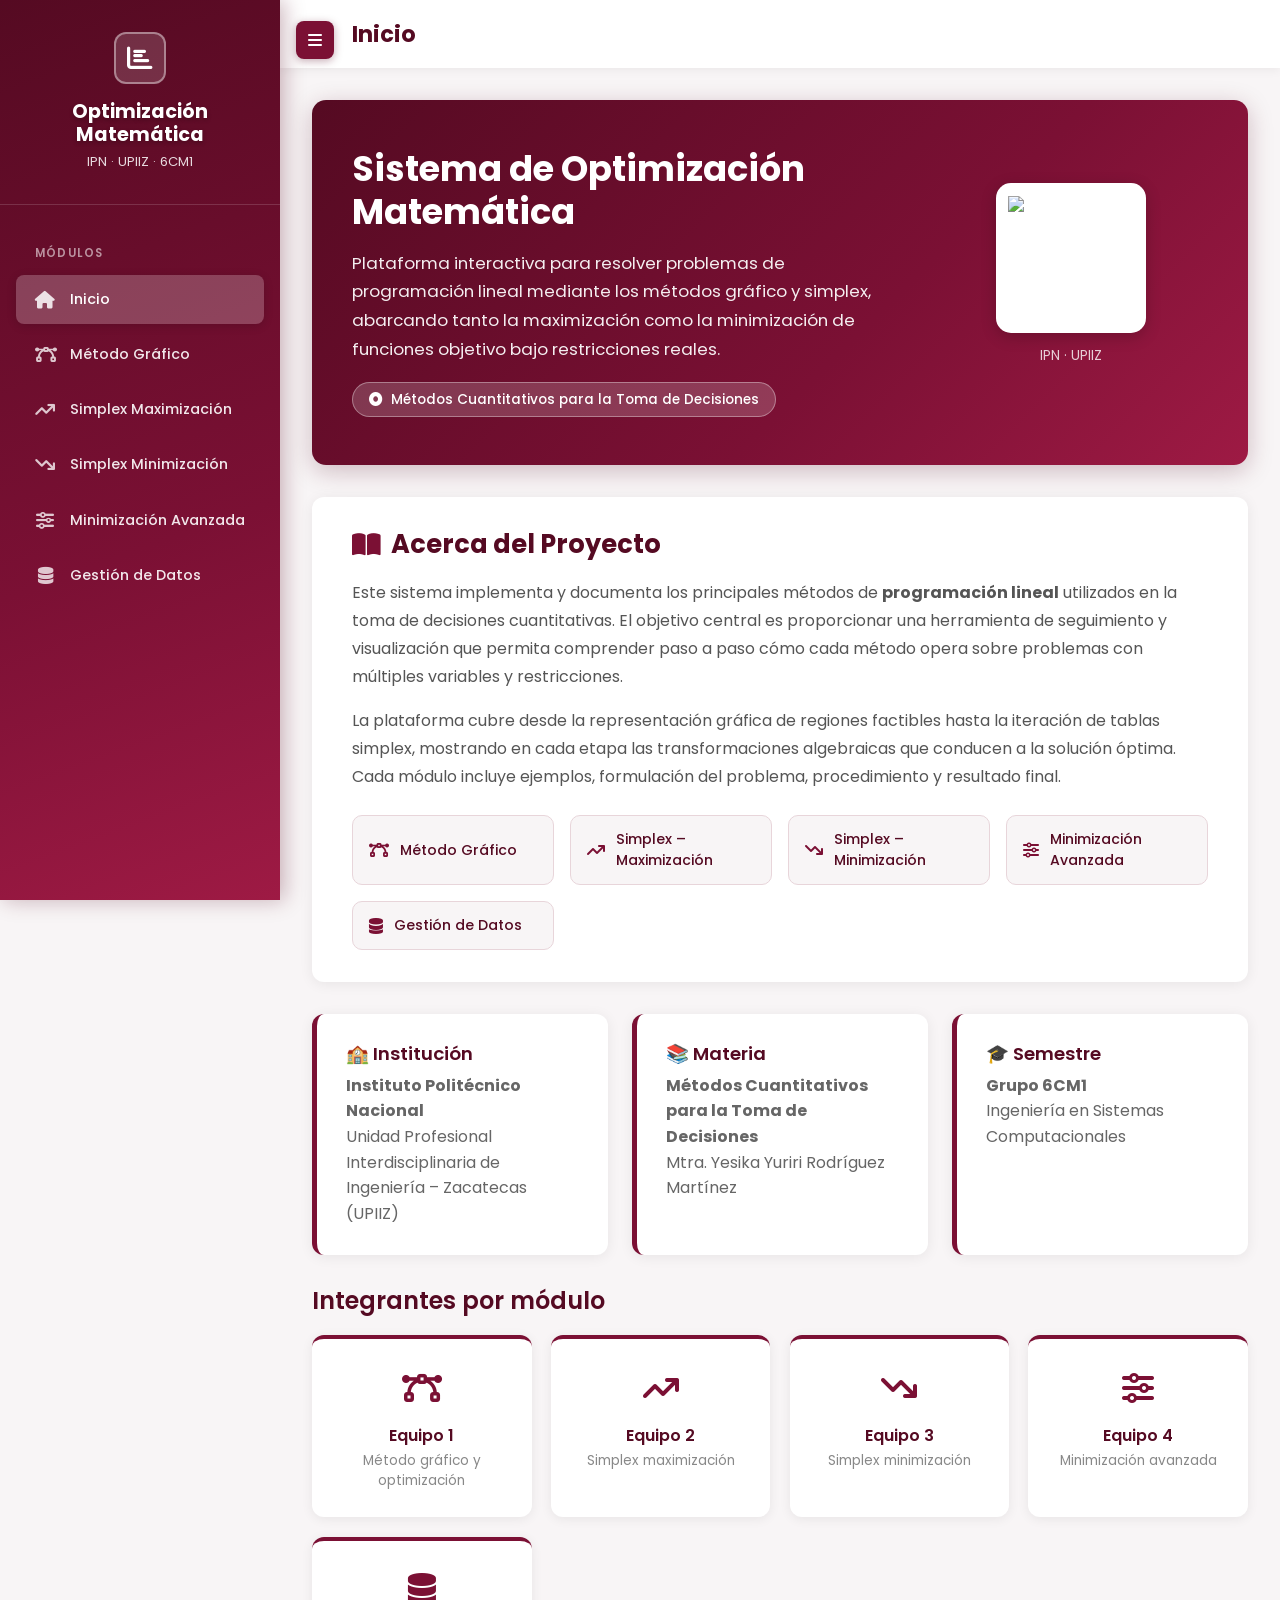
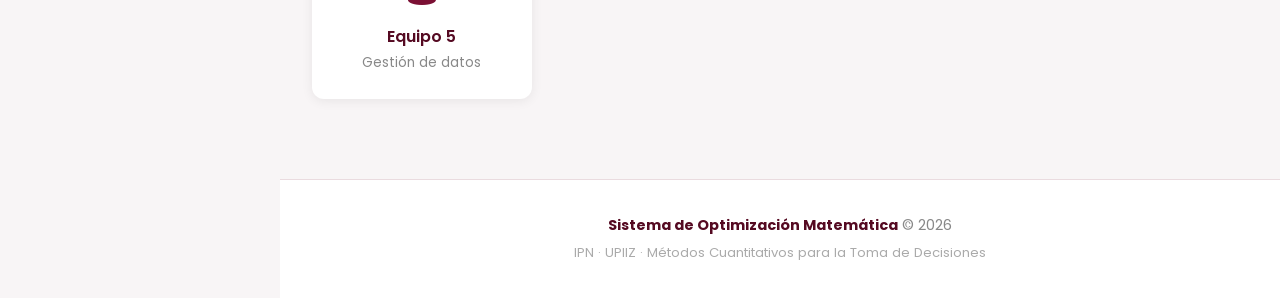
==== metodos-cuantitativos/src/main/resources/static/index.html @ daaa7878 "Primer commit: estructura base y pantalla de inicio" ====
<!DOCTYPE html>
<html lang="es">
<head>
    <meta charset="UTF-8">
    <meta name="viewport" content="width=device-width, initial-scale=1.0">
    <title>Sistema de Optimización - Escuela</title>

    <!-- Bootstrap 5 CSS -->
    <link href="https://cdn.jsdelivr.net/npm/bootstrap@5.3.0/dist/css/bootstrap.min.css" rel="stylesheet">

    <!-- Font Awesome para iconos -->
    <link rel="stylesheet" href="https://cdnjs.cloudflare.com/ajax/libs/font-awesome/6.4.0/css/all.min.css">

    <!-- Google Fonts -->
    <link href="https://fonts.googleapis.com/css2?family=Poppins:wght@300;400;500;600;700&display=swap" rel="stylesheet">

    <style>
        :root {
            --guinda:        #7B1034;
            --guinda-dark:   #550A22;
            --guinda-light:  #9E1A44;
            --guinda-alpha:  rgba(123, 16, 52, 0.15);
            --white:         #ffffff;
            --off-white:     #f8f5f6;
            --border-light:  rgba(255, 255, 255, 0.15);
            --sidebar-w:     280px;
        }

        * {
            margin: 0;
            padding: 0;
            box-sizing: border-box;
            font-family: 'Poppins', sans-serif;
        }

        body {
            background-color: var(--off-white);
            overflow-x: hidden;
        }

        /* ============ SIDEBAR ============ */
        .sidebar {
            position: fixed;
            left: 0;
            top: 0;
            width: var(--sidebar-w);
            height: 100vh;
            background: linear-gradient(160deg, var(--guinda-dark) 0%, var(--guinda) 60%, var(--guinda-light) 100%);
            color: var(--white);
            padding: 2rem 0;
            box-shadow: 4px 0 20px rgba(85, 10, 34, 0.3);
            z-index: 1000;
            overflow-y: auto;
            transition: transform 0.3s ease, width 0.3s ease;
        }

        .sidebar.collapsed {
            transform: translateX(-100%);
        }

        .sidebar-header {
            padding: 0 1.5rem 2rem;
            border-bottom: 1px solid var(--border-light);
            margin-bottom: 2rem;
            text-align: center;
        }

        .sidebar-header h3 {
            font-size: 1.2rem;
            font-weight: 700;
            margin-bottom: 0.4rem;
            text-shadow: 0 2px 4px rgba(0, 0, 0, 0.25);
        }

        .sidebar-header p {
            font-size: 0.82rem;
            opacity: 0.85;
            margin: 0;
        }

        .sidebar-logo {
            width: 52px;
            height: 52px;
            background-color: rgba(255, 255, 255, 0.15);
            border: 2px solid rgba(255, 255, 255, 0.4);
            border-radius: 12px;
            display: flex;
            align-items: center;
            justify-content: center;
            margin: 0 auto 1rem;
            font-size: 1.6rem;
        }

        /* Menú de navegación */
        .nav-menu {
            list-style: none;
            padding: 0 1rem;
        }

        .nav-menu li {
            margin-bottom: 0.4rem;
        }

        .nav-menu a {
            display: flex;
            align-items: center;
            padding: 0.85rem 1.2rem;
            color: rgba(255, 255, 255, 0.9);
            text-decoration: none;
            border-radius: 8px;
            transition: all 0.25s ease;
            font-weight: 500;
            font-size: 0.9rem;
        }

        .nav-menu a:hover {
            background-color: rgba(255, 255, 255, 0.15);
            color: var(--white);
            transform: translateX(4px);
        }

        .nav-menu a.active {
            background-color: rgba(255, 255, 255, 0.22);
            color: var(--white);
            box-shadow: 0 2px 10px rgba(0, 0, 0, 0.15);
        }

        .nav-menu i {
            margin-right: 0.9rem;
            font-size: 1.1rem;
            width: 20px;
            text-align: center;
            opacity: 0.85;
        }

        .nav-section-title {
            padding: 0.5rem 2.2rem;
            font-size: 0.72rem;
            font-weight: 600;
            letter-spacing: 0.1em;
            text-transform: uppercase;
            opacity: 0.55;
            margin-top: 0.8rem;
            margin-bottom: 0.3rem;
        }

        /* ============ TOGGLE BUTTON ============ */
        .sidebar-toggle {
            position: fixed;
            top: 1.3rem;
            left: calc(var(--sidebar-w) + 1rem);
            z-index: 1100;
            background: var(--guinda);
            color: var(--white);
            border: none;
            border-radius: 8px;
            width: 38px;
            height: 38px;
            display: flex;
            align-items: center;
            justify-content: center;
            cursor: pointer;
            box-shadow: 0 2px 8px rgba(85, 10, 34, 0.35);
            transition: left 0.3s ease, background 0.2s;
        }

        .sidebar-toggle:hover {
            background: var(--guinda-dark);
        }

        .sidebar-toggle.collapsed {
            left: 1rem;
        }

        /* ============ MAIN CONTENT ============ */
        .main-wrapper {
            margin-left: var(--sidebar-w);
            min-height: 100vh;
            background-color: var(--off-white);
            transition: margin-left 0.3s ease;
        }

        .main-wrapper.expanded {
            margin-left: 0;
        }

        /* Header/Navbar */
        .top-navbar {
            background: var(--white);
            padding: 1.3rem 2rem 1.3rem 4.5rem;
            box-shadow: 0 2px 10px rgba(0, 0, 0, 0.06);
            display: flex;
            justify-content: space-between;
            align-items: center;
        }

        .navbar-title {
            font-size: 1.4rem;
            font-weight: 700;
            color: var(--guinda-dark);
            margin: 0;
        }

        .navbar-actions {
            display: flex;
            gap: 1rem;
            align-items: center;
        }

        /* ============ CONTENIDO PRINCIPAL ============ */
        .main-content {
            padding: 2rem;
        }

        /* Hero Section */
        .hero-section {
            background: linear-gradient(135deg, var(--guinda-dark) 0%, var(--guinda) 60%, var(--guinda-light) 100%);
            color: var(--white);
            padding: 3rem 2.5rem;
            border-radius: 14px;
            margin-bottom: 2rem;
            box-shadow: 0 6px 24px rgba(85, 10, 34, 0.25);
        }

        .hero-content {
            display: grid;
            grid-template-columns: 2fr 1fr;
            gap: 2rem;
            align-items: center;
        }

        .hero-text h1 {
            font-size: 2.2rem;
            font-weight: 700;
            margin-bottom: 1rem;
            line-height: 1.2;
        }

        .hero-text p {
            font-size: 1.05rem;
            line-height: 1.7;
            opacity: 0.93;
            margin-bottom: 1.2rem;
        }

        .hero-badge {
            display: inline-flex;
            align-items: center;
            gap: 0.5rem;
            background: rgba(255,255,255,0.18);
            border: 1px solid rgba(255,255,255,0.35);
            border-radius: 30px;
            padding: 0.4rem 1rem;
            font-size: 0.85rem;
            font-weight: 500;
        }

        .hero-logo {
            text-align: center;
        }

        .hero-logo-box {
            width: 150px;
            height: 150px;
            background-color: var(--white);
            border-radius: 15px;
            display: flex;
            align-items: center;
            justify-content: center;
            margin: 0 auto;
            padding: 0.8rem;
            box-shadow: 0 4px 16px rgba(0,0,0,0.2);
        }

        .hero-logo-box img {
            width: 100%;
            height: 100%;
            object-fit: contain;
        }

        /* ============ INFO CARDS ============ */
        .info-cards {
            display: grid;
            grid-template-columns: repeat(auto-fit, minmax(260px, 1fr));
            gap: 1.5rem;
            margin-bottom: 2rem;
        }

        .info-card {
            background: var(--white);
            padding: 1.8rem;
            border-radius: 12px;
            box-shadow: 0 2px 14px rgba(0, 0, 0, 0.07);
            border-left: 5px solid var(--guinda);
            transition: all 0.3s ease;
        }

        .info-card:hover {
            transform: translateY(-4px);
            box-shadow: 0 6px 20px rgba(123, 16, 52, 0.12);
        }

        .info-card h3 {
            color: var(--guinda-dark);
            font-size: 1.15rem;
            margin-bottom: 0.5rem;
            font-weight: 600;
        }

        .info-card p {
            color: #666;
            line-height: 1.6;
            margin: 0;
        }

        /* ============ DESCRIPCIÓN ============ */
        .description-block {
            background: var(--white);
            padding: 2rem 2.5rem;
            border-radius: 12px;
            margin-bottom: 2rem;
            box-shadow: 0 2px 14px rgba(0, 0, 0, 0.07);
        }

        .description-block h2 {
            color: var(--guinda-dark);
            font-size: 1.6rem;
            font-weight: 700;
            margin-bottom: 1.2rem;
            display: flex;
            align-items: center;
            gap: 0.6rem;
        }

        .description-block p {
            color: #555;
            line-height: 1.75;
            margin-bottom: 1rem;
        }

        .description-block p:last-child {
            margin-bottom: 0;
        }

        .method-grid {
            display: grid;
            grid-template-columns: repeat(auto-fit, minmax(200px, 1fr));
            gap: 1rem;
            margin-top: 1.5rem;
        }

        .method-pill {
            display: flex;
            align-items: center;
            gap: 0.7rem;
            background: var(--off-white);
            border: 1px solid #e8d5da;
            border-radius: 10px;
            padding: 0.8rem 1rem;
            font-size: 0.88rem;
            font-weight: 500;
            color: var(--guinda-dark);
        }

        .method-pill i {
            font-size: 1rem;
            color: var(--guinda);
        }

        /* ============ EQUIPOS (al final) ============ */
        .teams-section {
            margin-top: 2rem;
        }

        .teams-section h2 {
            color: var(--guinda-dark);
            font-size: 1.5rem;
            margin-bottom: 1.2rem;
            font-weight: 600;
        }

        .team-cards {
            display: grid;
            grid-template-columns: repeat(auto-fit, minmax(180px, 1fr));
            gap: 1.2rem;
        }

        .team-card {
            background: var(--white);
            padding: 1.6rem;
            border-radius: 12px;
            text-align: center;
            box-shadow: 0 2px 12px rgba(0, 0, 0, 0.07);
            transition: all 0.3s ease;
            border-top: 4px solid var(--guinda);
        }

        .team-card:hover {
            transform: translateY(-6px);
            box-shadow: 0 8px 22px rgba(123, 16, 52, 0.14);
        }

        .team-icon {
            font-size: 2rem;
            color: var(--guinda);
            margin-bottom: 0.8rem;
        }

        .team-card h3 {
            color: var(--guinda-dark);
            font-size: 1rem;
            margin-bottom: 0.4rem;
            font-weight: 600;
        }

        .team-card p {
            color: #888;
            font-size: 0.85rem;
            margin: 0;
        }

        /* Footer */
        .footer {
            background: var(--white);
            color: #888;
            text-align: center;
            padding: 1.8rem 2rem;
            border-top: 1px solid #eadbdf;
            margin-top: 3rem;
        }

        .footer p {
            margin: 0.4rem 0;
            font-size: 0.9rem;
        }

        .footer-brand {
            font-weight: 700;
            color: var(--guinda-dark);
        }

        /* Scrollbar personalizado */
        .sidebar::-webkit-scrollbar { width: 5px; }
        .sidebar::-webkit-scrollbar-track { background: rgba(255,255,255,0.08); }
        .sidebar::-webkit-scrollbar-thumb { background: rgba(255,255,255,0.3); border-radius: 3px; }

        /* ============ RESPONSIVE ============ */
        @media (max-width: 768px) {
            :root { --sidebar-w: 260px; }

            .main-content { padding: 1rem; }

            .hero-content { grid-template-columns: 1fr; }
            .hero-text h1 { font-size: 1.7rem; }

            .top-navbar { padding: 1rem 1rem 1rem 4rem; }
        }

        @media (max-width: 576px) {
            :root { --sidebar-w: 240px; }

            .hero-section { padding: 1.5rem 1rem; }
            .hero-text h1 { font-size: 1.4rem; }
            .hero-logo-box { width: 110px; height: 110px; }

            .info-cards { grid-template-columns: 1fr; gap: 1rem; }
            .team-cards { grid-template-columns: repeat(2, 1fr); }

            .navbar-title { font-size: 1.1rem; }
        }
    </style>
</head>
<body>

    <!-- ============ TOGGLE BUTTON ============ -->
    <button class="sidebar-toggle" id="sidebarToggle" title="Mostrar/Ocultar menú">
        <i class="fas fa-bars"></i>
    </button>

    <!-- ============ SIDEBAR ============ -->
    <aside class="sidebar" id="sidebar">
        <div class="sidebar-header">
            <div class="sidebar-logo">
                <i class="fas fa-chart-bar"></i>
            </div>
            <h3>Optimización Matemática</h3>
            <p>IPN · UPIIZ · 6CM1</p>
        </div>

        <nav>
            <div class="nav-section-title">Módulos</div>
            <ul class="nav-menu">
                <li>
                    <a href="#inicio" onclick="navegarSeccion('inicio', this); return false;" class="active">
                        <i class="fas fa-home"></i>
                        <span>Inicio</span>
                    </a>
                </li>
                <li>
                    <a href="#grafico" onclick="navegarSeccion('grafico', this); return false;">
                        <i class="fas fa-bezier-curve"></i>
                        <span>Método Gráfico</span>
                    </a>
                </li>
                <li>
                    <a href="#simplex-max" onclick="navegarSeccion('simplex-max', this); return false;">
                        <i class="fas fa-arrow-trend-up"></i>
                        <span>Simplex Maximización</span>
                    </a>
                </li>
                <li>
                    <a href="#simplex-min" onclick="navegarSeccion('simplex-min', this); return false;">
                        <i class="fas fa-arrow-trend-down"></i>
                        <span>Simplex Minimización</span>
                    </a>
                </li>
                <li>
                    <a href="#min-avanzado" onclick="navegarSeccion('min-avanzado', this); return false;">
                        <i class="fas fa-sliders"></i>
                        <span>Minimización Avanzada</span>
                    </a>
                </li>
                <li>
                    <a href="#datos" onclick="navegarSeccion('datos', this); return false;">
                        <i class="fas fa-database"></i>
                        <span>Gestión de Datos</span>
                    </a>
                </li>
            </ul>
        </nav>
    </aside>

    <!-- ============ MAIN WRAPPER ============ -->
    <div class="main-wrapper" id="mainWrapper">

        <!-- TOP NAVBAR -->
        <div class="top-navbar">
            <h2 class="navbar-title" id="navbarTitle">Inicio</h2>
            <div class="navbar-actions">
            </div>
        </div>

        <!-- MAIN CONTENT -->
        <div class="main-content">

            <!-- HERO SECTION -->
            <div class="hero-section">
                <div class="hero-content">
                    <div class="hero-text">
                        <h1>Sistema de Optimización Matemática</h1>
                        <p>
                            Plataforma interactiva para resolver problemas de programación lineal mediante
                            los métodos gráfico y simplex, abarcando tanto la maximización como la minimización
                            de funciones objetivo bajo restricciones reales.
                        </p>
                        <span class="hero-badge">
                            <i class="fas fa-circle-dot"></i>
                            Métodos Cuantitativos para la Toma de Decisiones
                        </span>
                    </div>
                    <div class="hero-logo">
                        <div class="hero-logo-box">
                            <img src="/img/logotipo_ipn.png" alt="IPN">
                        </div>
                        <p style="margin-top: 0.8rem; font-size: 0.85rem; opacity: 0.8;">IPN · UPIIZ</p>
                    </div>
                </div>
            </div>

            <!-- DESCRIPCIÓN DEL PROYECTO -->
            <div class="description-block">
                <h2><i class="fas fa-book-open" style="color:var(--guinda);"></i> Acerca del Proyecto</h2>
                <p>
                    Este sistema implementa y documenta los principales métodos de <strong>programación lineal</strong>
                    utilizados en la toma de decisiones cuantitativas. El objetivo central es proporcionar
                    una herramienta de seguimiento y visualización que permita comprender paso a paso
                    cómo cada método opera sobre problemas con múltiples variables y restricciones.
                </p>
                <p>
                    La plataforma cubre desde la representación gráfica de regiones factibles hasta la
                    iteración de tablas simplex, mostrando en cada etapa las transformaciones algebraicas
                    que conducen a la solución óptima. Cada módulo incluye ejemplos, formulación del
                    problema, procedimiento y resultado final.
                </p>

                <div class="method-grid">
                    <div class="method-pill">
                        <i class="fas fa-bezier-curve"></i> Método Gráfico
                    </div>
                    <div class="method-pill">
                        <i class="fas fa-arrow-trend-up"></i> Simplex – Maximización
                    </div>
                    <div class="method-pill">
                        <i class="fas fa-arrow-trend-down"></i> Simplex – Minimización
                    </div>
                    <div class="method-pill">
                        <i class="fas fa-sliders"></i> Minimización Avanzada
                    </div>
                    <div class="method-pill">
                        <i class="fas fa-database"></i> Gestión de Datos
                    </div>
                </div>
            </div>

            <!-- INFORMACIÓN GENERAL -->
            <div class="info-cards">
                <div class="info-card">
                    <h3>🏫 Institución</h3>
                    <p>
                        <strong>Instituto Politécnico Nacional</strong><br>
                        Unidad Profesional Interdisciplinaria de Ingeniería – Zacatecas (UPIIZ)
                    </p>
                </div>
                <div class="info-card">
                    <h3>📚 Materia</h3>
                    <p>
                        <strong>Métodos Cuantitativos para la Toma de Decisiones</strong><br>
                        Mtra. Yesika Yuriri Rodríguez Martínez
                    </p>
                </div>
                <div class="info-card">
                    <h3>🎓 Semestre</h3>
                    <p>
                        <strong>Grupo 6CM1</strong><br>
                        Ingeniería en Sistemas Computacionales
                    </p>
                </div>
            </div>

            <!-- SECCIÓN DE EQUIPOS (al final) -->
            <div class="teams-section">
                <h2>Integrantes por módulo</h2>
                <div class="team-cards">
                    <div class="team-card">
                        <div class="team-icon"><i class="fas fa-bezier-curve"></i></div>
                        <h3>Equipo 1</h3>
                        <p>Método gráfico y optimización</p>
                    </div>
                    <div class="team-card">
                        <div class="team-icon"><i class="fas fa-arrow-trend-up"></i></div>
                        <h3>Equipo 2</h3>
                        <p>Simplex maximización</p>
                    </div>
                    <div class="team-card">
                        <div class="team-icon"><i class="fas fa-arrow-trend-down"></i></div>
                        <h3>Equipo 3</h3>
                        <p>Simplex minimización</p>
                    </div>
                    <div class="team-card">
                        <div class="team-icon"><i class="fas fa-sliders"></i></div>
                        <h3>Equipo 4</h3>
                        <p>Minimización avanzada</p>
                    </div>
                    <div class="team-card">
                        <div class="team-icon"><i class="fas fa-database"></i></div>
                        <h3>Equipo 5</h3>
                        <p>Gestión de datos</p>
                    </div>
                </div>
            </div>

        </div>

        <!-- FOOTER -->
        <div class="footer">
            <p><span class="footer-brand">Sistema de Optimización Matemática</span> &copy; 2026</p>
            <p style="font-size: 0.82rem; color: #aaa; margin-top: 0.3rem;">IPN · UPIIZ · Métodos Cuantitativos para la Toma de Decisiones</p>
        </div>

    </div>

    <!-- Bootstrap JS -->
    <script src="https://cdn.jsdelivr.net/npm/bootstrap@5.3.0/dist/js/bootstrap.bundle.min.js"></script>

    <script>
        const sidebar      = document.getElementById('sidebar');
        const mainWrapper  = document.getElementById('mainWrapper');
        const toggleBtn    = document.getElementById('sidebarToggle');

        toggleBtn.addEventListener('click', () => {
            const collapsed = sidebar.classList.toggle('collapsed');
            mainWrapper.classList.toggle('expanded', collapsed);
            toggleBtn.classList.toggle('collapsed', collapsed);
            toggleBtn.querySelector('i').className = collapsed ? 'fas fa-bars' : 'fas fa-bars';
        });

        function navegarSeccion(seccion, el) {
            document.querySelectorAll('.nav-menu a').forEach(a => a.classList.remove('active'));
            el.classList.add('active');

            const titles = {
                'inicio':       'Inicio',
                'grafico':      'Método Gráfico',
                'simplex-max':  'Simplex – Maximización',
                'simplex-min':  'Simplex – Minimización',
                'min-avanzado': 'Minimización Avanzada',
                'datos':        'Gestión de Datos'
            };
            document.getElementById('navbarTitle').textContent = titles[seccion] || 'Inicio';
        }
    </script>

</body>
</html>
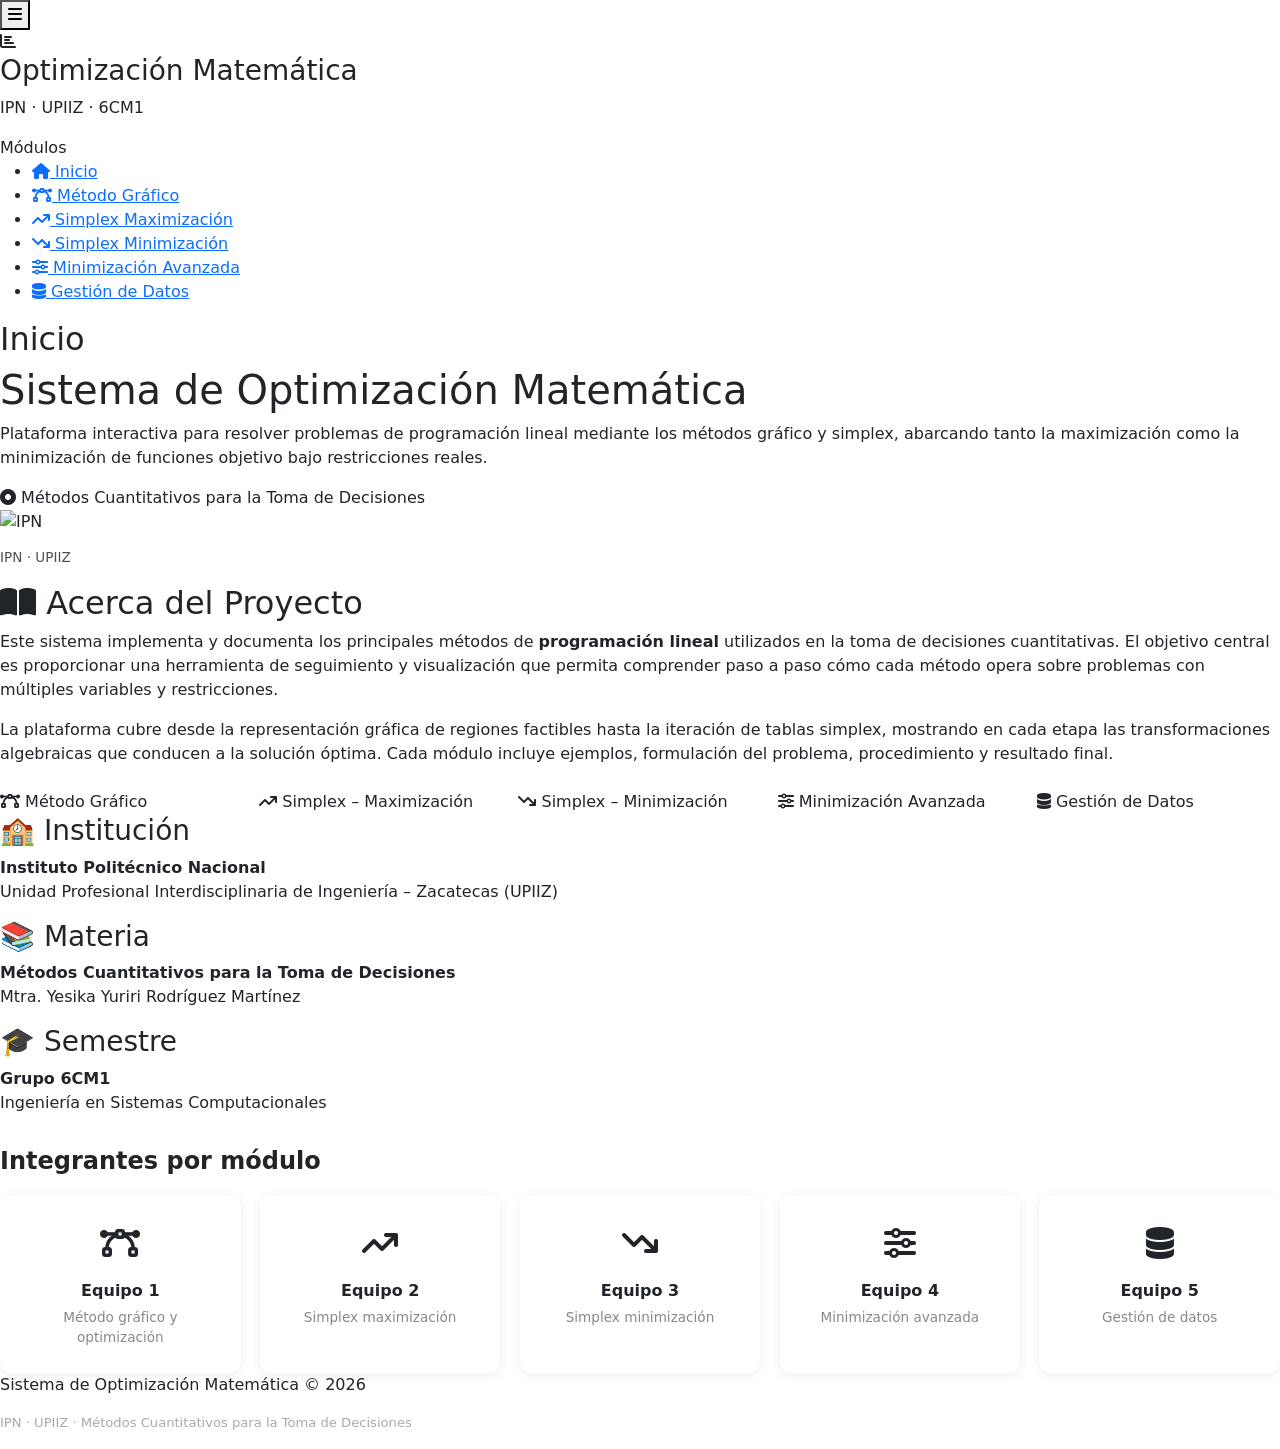
==== commit a4c456a5: "css actualizado" ====
--- a/metodos-cuantitativos/src/main/resources/static/index.html
+++ b/metodos-cuantitativos/src/main/resources/static/index.html
@@ -3,344 +3,21 @@
 <head>
     <meta charset="UTF-8">
     <meta name="viewport" content="width=device-width, initial-scale=1.0">
-    <title>Sistema de Optimización - Escuela</title>
-
-    <!-- Bootstrap 5 CSS -->
+    <title>Inicio – Sistema de Optimización</title>
+
+    <!-- Bootstrap 5 -->
     <link href="https://cdn.jsdelivr.net/npm/bootstrap@5.3.0/dist/css/bootstrap.min.css" rel="stylesheet">
-
-    <!-- Font Awesome para iconos -->
+    <!-- Font Awesome -->
     <link rel="stylesheet" href="https://cdnjs.cloudflare.com/ajax/libs/font-awesome/6.4.0/css/all.min.css">
-
     <!-- Google Fonts -->
     <link href="https://fonts.googleapis.com/css2?family=Poppins:wght@300;400;500;600;700&display=swap" rel="stylesheet">
 
+    <!-- CSS compartido del proyecto -->
+    <link rel="stylesheet" href="/css/global.css">
+
     <style>
-        :root {
-            --guinda:        #7B1034;
-            --guinda-dark:   #550A22;
-            --guinda-light:  #9E1A44;
-            --guinda-alpha:  rgba(123, 16, 52, 0.15);
-            --white:         #ffffff;
-            --off-white:     #f8f5f6;
-            --border-light:  rgba(255, 255, 255, 0.15);
-            --sidebar-w:     280px;
-        }
-
-        * {
-            margin: 0;
-            padding: 0;
-            box-sizing: border-box;
-            font-family: 'Poppins', sans-serif;
-        }
-
-        body {
-            background-color: var(--off-white);
-            overflow-x: hidden;
-        }
-
-        /* ============ SIDEBAR ============ */
-        .sidebar {
-            position: fixed;
-            left: 0;
-            top: 0;
-            width: var(--sidebar-w);
-            height: 100vh;
-            background: linear-gradient(160deg, var(--guinda-dark) 0%, var(--guinda) 60%, var(--guinda-light) 100%);
-            color: var(--white);
-            padding: 2rem 0;
-            box-shadow: 4px 0 20px rgba(85, 10, 34, 0.3);
-            z-index: 1000;
-            overflow-y: auto;
-            transition: transform 0.3s ease, width 0.3s ease;
-        }
-
-        .sidebar.collapsed {
-            transform: translateX(-100%);
-        }
-
-        .sidebar-header {
-            padding: 0 1.5rem 2rem;
-            border-bottom: 1px solid var(--border-light);
-            margin-bottom: 2rem;
-            text-align: center;
-        }
-
-        .sidebar-header h3 {
-            font-size: 1.2rem;
-            font-weight: 700;
-            margin-bottom: 0.4rem;
-            text-shadow: 0 2px 4px rgba(0, 0, 0, 0.25);
-        }
-
-        .sidebar-header p {
-            font-size: 0.82rem;
-            opacity: 0.85;
-            margin: 0;
-        }
-
-        .sidebar-logo {
-            width: 52px;
-            height: 52px;
-            background-color: rgba(255, 255, 255, 0.15);
-            border: 2px solid rgba(255, 255, 255, 0.4);
-            border-radius: 12px;
-            display: flex;
-            align-items: center;
-            justify-content: center;
-            margin: 0 auto 1rem;
-            font-size: 1.6rem;
-        }
-
-        /* Menú de navegación */
-        .nav-menu {
-            list-style: none;
-            padding: 0 1rem;
-        }
-
-        .nav-menu li {
-            margin-bottom: 0.4rem;
-        }
-
-        .nav-menu a {
-            display: flex;
-            align-items: center;
-            padding: 0.85rem 1.2rem;
-            color: rgba(255, 255, 255, 0.9);
-            text-decoration: none;
-            border-radius: 8px;
-            transition: all 0.25s ease;
-            font-weight: 500;
-            font-size: 0.9rem;
-        }
-
-        .nav-menu a:hover {
-            background-color: rgba(255, 255, 255, 0.15);
-            color: var(--white);
-            transform: translateX(4px);
-        }
-
-        .nav-menu a.active {
-            background-color: rgba(255, 255, 255, 0.22);
-            color: var(--white);
-            box-shadow: 0 2px 10px rgba(0, 0, 0, 0.15);
-        }
-
-        .nav-menu i {
-            margin-right: 0.9rem;
-            font-size: 1.1rem;
-            width: 20px;
-            text-align: center;
-            opacity: 0.85;
-        }
-
-        .nav-section-title {
-            padding: 0.5rem 2.2rem;
-            font-size: 0.72rem;
-            font-weight: 600;
-            letter-spacing: 0.1em;
-            text-transform: uppercase;
-            opacity: 0.55;
-            margin-top: 0.8rem;
-            margin-bottom: 0.3rem;
-        }
-
-        /* ============ TOGGLE BUTTON ============ */
-        .sidebar-toggle {
-            position: fixed;
-            top: 1.3rem;
-            left: calc(var(--sidebar-w) + 1rem);
-            z-index: 1100;
-            background: var(--guinda);
-            color: var(--white);
-            border: none;
-            border-radius: 8px;
-            width: 38px;
-            height: 38px;
-            display: flex;
-            align-items: center;
-            justify-content: center;
-            cursor: pointer;
-            box-shadow: 0 2px 8px rgba(85, 10, 34, 0.35);
-            transition: left 0.3s ease, background 0.2s;
-        }
-
-        .sidebar-toggle:hover {
-            background: var(--guinda-dark);
-        }
-
-        .sidebar-toggle.collapsed {
-            left: 1rem;
-        }
-
-        /* ============ MAIN CONTENT ============ */
-        .main-wrapper {
-            margin-left: var(--sidebar-w);
-            min-height: 100vh;
-            background-color: var(--off-white);
-            transition: margin-left 0.3s ease;
-        }
-
-        .main-wrapper.expanded {
-            margin-left: 0;
-        }
-
-        /* Header/Navbar */
-        .top-navbar {
-            background: var(--white);
-            padding: 1.3rem 2rem 1.3rem 4.5rem;
-            box-shadow: 0 2px 10px rgba(0, 0, 0, 0.06);
-            display: flex;
-            justify-content: space-between;
-            align-items: center;
-        }
-
-        .navbar-title {
-            font-size: 1.4rem;
-            font-weight: 700;
-            color: var(--guinda-dark);
-            margin: 0;
-        }
-
-        .navbar-actions {
-            display: flex;
-            gap: 1rem;
-            align-items: center;
-        }
-
-        /* ============ CONTENIDO PRINCIPAL ============ */
-        .main-content {
-            padding: 2rem;
-        }
-
-        /* Hero Section */
-        .hero-section {
-            background: linear-gradient(135deg, var(--guinda-dark) 0%, var(--guinda) 60%, var(--guinda-light) 100%);
-            color: var(--white);
-            padding: 3rem 2.5rem;
-            border-radius: 14px;
-            margin-bottom: 2rem;
-            box-shadow: 0 6px 24px rgba(85, 10, 34, 0.25);
-        }
-
-        .hero-content {
-            display: grid;
-            grid-template-columns: 2fr 1fr;
-            gap: 2rem;
-            align-items: center;
-        }
-
-        .hero-text h1 {
-            font-size: 2.2rem;
-            font-weight: 700;
-            margin-bottom: 1rem;
-            line-height: 1.2;
-        }
-
-        .hero-text p {
-            font-size: 1.05rem;
-            line-height: 1.7;
-            opacity: 0.93;
-            margin-bottom: 1.2rem;
-        }
-
-        .hero-badge {
-            display: inline-flex;
-            align-items: center;
-            gap: 0.5rem;
-            background: rgba(255,255,255,0.18);
-            border: 1px solid rgba(255,255,255,0.35);
-            border-radius: 30px;
-            padding: 0.4rem 1rem;
-            font-size: 0.85rem;
-            font-weight: 500;
-        }
-
-        .hero-logo {
-            text-align: center;
-        }
-
-        .hero-logo-box {
-            width: 150px;
-            height: 150px;
-            background-color: var(--white);
-            border-radius: 15px;
-            display: flex;
-            align-items: center;
-            justify-content: center;
-            margin: 0 auto;
-            padding: 0.8rem;
-            box-shadow: 0 4px 16px rgba(0,0,0,0.2);
-        }
-
-        .hero-logo-box img {
-            width: 100%;
-            height: 100%;
-            object-fit: contain;
-        }
-
-        /* ============ INFO CARDS ============ */
-        .info-cards {
-            display: grid;
-            grid-template-columns: repeat(auto-fit, minmax(260px, 1fr));
-            gap: 1.5rem;
-            margin-bottom: 2rem;
-        }
-
-        .info-card {
-            background: var(--white);
-            padding: 1.8rem;
-            border-radius: 12px;
-            box-shadow: 0 2px 14px rgba(0, 0, 0, 0.07);
-            border-left: 5px solid var(--guinda);
-            transition: all 0.3s ease;
-        }
-
-        .info-card:hover {
-            transform: translateY(-4px);
-            box-shadow: 0 6px 20px rgba(123, 16, 52, 0.12);
-        }
-
-        .info-card h3 {
-            color: var(--guinda-dark);
-            font-size: 1.15rem;
-            margin-bottom: 0.5rem;
-            font-weight: 600;
-        }
-
-        .info-card p {
-            color: #666;
-            line-height: 1.6;
-            margin: 0;
-        }
-
-        /* ============ DESCRIPCIÓN ============ */
-        .description-block {
-            background: var(--white);
-            padding: 2rem 2.5rem;
-            border-radius: 12px;
-            margin-bottom: 2rem;
-            box-shadow: 0 2px 14px rgba(0, 0, 0, 0.07);
-        }
-
-        .description-block h2 {
-            color: var(--guinda-dark);
-            font-size: 1.6rem;
-            font-weight: 700;
-            margin-bottom: 1.2rem;
-            display: flex;
-            align-items: center;
-            gap: 0.6rem;
-        }
-
-        .description-block p {
-            color: #555;
-            line-height: 1.75;
-            margin-bottom: 1rem;
-        }
-
-        .description-block p:last-child {
-            margin-bottom: 0;
-        }
+        /* Estilos exclusivos de la página de inicio */
+        .description-block { }   /* heredado de .content-block */
 
         .method-grid {
             display: grid;
@@ -349,25 +26,6 @@
             margin-top: 1.5rem;
         }
 
-        .method-pill {
-            display: flex;
-            align-items: center;
-            gap: 0.7rem;
-            background: var(--off-white);
-            border: 1px solid #e8d5da;
-            border-radius: 10px;
-            padding: 0.8rem 1rem;
-            font-size: 0.88rem;
-            font-weight: 500;
-            color: var(--guinda-dark);
-        }
-
-        .method-pill i {
-            font-size: 1rem;
-            color: var(--guinda);
-        }
-
-        /* ============ EQUIPOS (al final) ============ */
         .teams-section {
             margin-top: 2rem;
         }
@@ -419,60 +77,14 @@
             margin: 0;
         }
 
-        /* Footer */
-        .footer {
-            background: var(--white);
-            color: #888;
-            text-align: center;
-            padding: 1.8rem 2rem;
-            border-top: 1px solid #eadbdf;
-            margin-top: 3rem;
-        }
-
-        .footer p {
-            margin: 0.4rem 0;
-            font-size: 0.9rem;
-        }
-
-        .footer-brand {
-            font-weight: 700;
-            color: var(--guinda-dark);
-        }
-
-        /* Scrollbar personalizado */
-        .sidebar::-webkit-scrollbar { width: 5px; }
-        .sidebar::-webkit-scrollbar-track { background: rgba(255,255,255,0.08); }
-        .sidebar::-webkit-scrollbar-thumb { background: rgba(255,255,255,0.3); border-radius: 3px; }
-
-        /* ============ RESPONSIVE ============ */
-        @media (max-width: 768px) {
-            :root { --sidebar-w: 260px; }
-
-            .main-content { padding: 1rem; }
-
-            .hero-content { grid-template-columns: 1fr; }
-            .hero-text h1 { font-size: 1.7rem; }
-
-            .top-navbar { padding: 1rem 1rem 1rem 4rem; }
-        }
-
         @media (max-width: 576px) {
-            :root { --sidebar-w: 240px; }
-
-            .hero-section { padding: 1.5rem 1rem; }
-            .hero-text h1 { font-size: 1.4rem; }
-            .hero-logo-box { width: 110px; height: 110px; }
-
-            .info-cards { grid-template-columns: 1fr; gap: 1rem; }
             .team-cards { grid-template-columns: repeat(2, 1fr); }
-
-            .navbar-title { font-size: 1.1rem; }
         }
     </style>
 </head>
 <body>
 
-    <!-- ============ TOGGLE BUTTON ============ -->
+    <!-- Toggle sidebar -->
     <button class="sidebar-toggle" id="sidebarToggle" title="Mostrar/Ocultar menú">
         <i class="fas fa-bars"></i>
     </button>
@@ -491,37 +103,37 @@
             <div class="nav-section-title">Módulos</div>
             <ul class="nav-menu">
                 <li>
-                    <a href="#inicio" onclick="navegarSeccion('inicio', this); return false;" class="active">
+                    <a href="/index.html" class="active">
                         <i class="fas fa-home"></i>
                         <span>Inicio</span>
                     </a>
                 </li>
                 <li>
-                    <a href="#grafico" onclick="navegarSeccion('grafico', this); return false;">
+                    <a href="/equipo1/index.html">
                         <i class="fas fa-bezier-curve"></i>
                         <span>Método Gráfico</span>
                     </a>
                 </li>
                 <li>
-                    <a href="#simplex-max" onclick="navegarSeccion('simplex-max', this); return false;">
+                    <a href="/equipo2/index.html">
                         <i class="fas fa-arrow-trend-up"></i>
                         <span>Simplex Maximización</span>
                     </a>
                 </li>
                 <li>
-                    <a href="#simplex-min" onclick="navegarSeccion('simplex-min', this); return false;">
+                    <a href="/equipo3/index.html">
                         <i class="fas fa-arrow-trend-down"></i>
                         <span>Simplex Minimización</span>
                     </a>
                 </li>
                 <li>
-                    <a href="#min-avanzado" onclick="navegarSeccion('min-avanzado', this); return false;">
+                    <a href="/equipo4/index.html">
                         <i class="fas fa-sliders"></i>
                         <span>Minimización Avanzada</span>
                     </a>
                 </li>
                 <li>
-                    <a href="#datos" onclick="navegarSeccion('datos', this); return false;">
+                    <a href="/equipo5/index.html">
                         <i class="fas fa-database"></i>
                         <span>Gestión de Datos</span>
                     </a>
@@ -536,14 +148,13 @@
         <!-- TOP NAVBAR -->
         <div class="top-navbar">
             <h2 class="navbar-title" id="navbarTitle">Inicio</h2>
-            <div class="navbar-actions">
-            </div>
+            <div class="navbar-actions"></div>
         </div>
 
         <!-- MAIN CONTENT -->
         <div class="main-content">
 
-            <!-- HERO SECTION -->
+            <!-- HERO -->
             <div class="hero-section">
                 <div class="hero-content">
                     <div class="hero-text">
@@ -562,13 +173,13 @@
                         <div class="hero-logo-box">
                             <img src="/img/logotipo_ipn.png" alt="IPN">
                         </div>
-                        <p style="margin-top: 0.8rem; font-size: 0.85rem; opacity: 0.8;">IPN · UPIIZ</p>
+                        <p style="margin-top:0.8rem; font-size:0.85rem; opacity:0.8;">IPN · UPIIZ</p>
                     </div>
                 </div>
             </div>
 
             <!-- DESCRIPCIÓN DEL PROYECTO -->
-            <div class="description-block">
+            <div class="content-block">
                 <h2><i class="fas fa-book-open" style="color:var(--guinda);"></i> Acerca del Proyecto</h2>
                 <p>
                     Este sistema implementa y documenta los principales métodos de <strong>programación lineal</strong>
@@ -582,21 +193,20 @@
                     que conducen a la solución óptima. Cada módulo incluye ejemplos, formulación del
                     problema, procedimiento y resultado final.
                 </p>
-
                 <div class="method-grid">
-                    <div class="method-pill">
+                    <div class="pill">
                         <i class="fas fa-bezier-curve"></i> Método Gráfico
                     </div>
-                    <div class="method-pill">
+                    <div class="pill">
                         <i class="fas fa-arrow-trend-up"></i> Simplex – Maximización
                     </div>
-                    <div class="method-pill">
+                    <div class="pill">
                         <i class="fas fa-arrow-trend-down"></i> Simplex – Minimización
                     </div>
-                    <div class="method-pill">
+                    <div class="pill">
                         <i class="fas fa-sliders"></i> Minimización Avanzada
                     </div>
-                    <div class="method-pill">
+                    <div class="pill">
                         <i class="fas fa-database"></i> Gestión de Datos
                     </div>
                 </div>
@@ -627,7 +237,7 @@
                 </div>
             </div>
 
-            <!-- SECCIÓN DE EQUIPOS (al final) -->
+            <!-- EQUIPOS (al final) -->
             <div class="teams-section">
                 <h2>Integrantes por módulo</h2>
                 <div class="team-cards">
@@ -664,41 +274,17 @@
         <!-- FOOTER -->
         <div class="footer">
             <p><span class="footer-brand">Sistema de Optimización Matemática</span> &copy; 2026</p>
-            <p style="font-size: 0.82rem; color: #aaa; margin-top: 0.3rem;">IPN · UPIIZ · Métodos Cuantitativos para la Toma de Decisiones</p>
+            <p style="font-size:0.82rem; color:#aaa; margin-top:0.3rem;">
+                IPN · UPIIZ · Métodos Cuantitativos para la Toma de Decisiones
+            </p>
         </div>
 
     </div>
 
     <!-- Bootstrap JS -->
     <script src="https://cdn.jsdelivr.net/npm/bootstrap@5.3.0/dist/js/bootstrap.bundle.min.js"></script>
-
-    <script>
-        const sidebar      = document.getElementById('sidebar');
-        const mainWrapper  = document.getElementById('mainWrapper');
-        const toggleBtn    = document.getElementById('sidebarToggle');
-
-        toggleBtn.addEventListener('click', () => {
-            const collapsed = sidebar.classList.toggle('collapsed');
-            mainWrapper.classList.toggle('expanded', collapsed);
-            toggleBtn.classList.toggle('collapsed', collapsed);
-            toggleBtn.querySelector('i').className = collapsed ? 'fas fa-bars' : 'fas fa-bars';
-        });
-
-        function navegarSeccion(seccion, el) {
-            document.querySelectorAll('.nav-menu a').forEach(a => a.classList.remove('active'));
-            el.classList.add('active');
-
-            const titles = {
-                'inicio':       'Inicio',
-                'grafico':      'Método Gráfico',
-                'simplex-max':  'Simplex – Maximización',
-                'simplex-min':  'Simplex – Minimización',
-                'min-avanzado': 'Minimización Avanzada',
-                'datos':        'Gestión de Datos'
-            };
-            document.getElementById('navbarTitle').textContent = titles[seccion] || 'Inicio';
-        }
-    </script>
+    <!-- JS compartido del proyecto -->
+    <script src="/js/sidebar.js"></script>
 
 </body>
 </html>
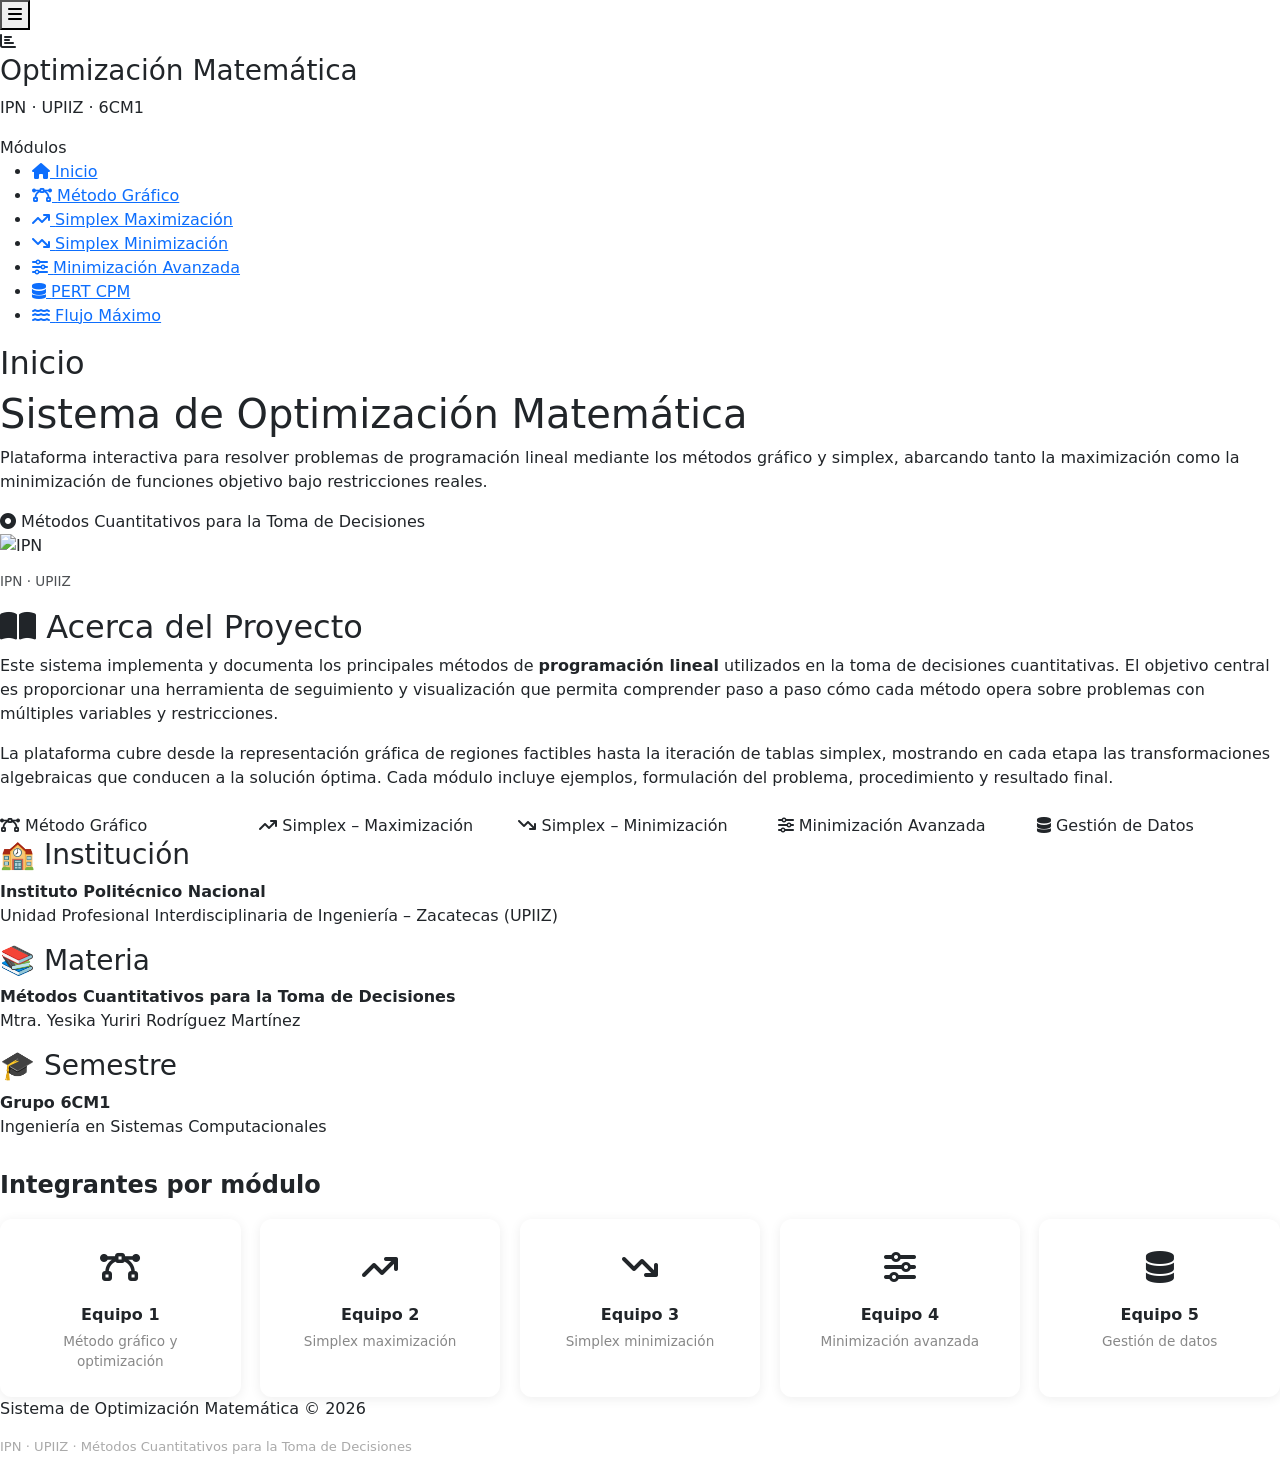
==== commit 54b4b29a: "Estructura base para todos los equipos (1-6) - Agrega index.html shell con sidebar, layout y hero li" ====
--- a/metodos-cuantitativos/src/main/resources/static/index.html
+++ b/metodos-cuantitativos/src/main/resources/static/index.html
@@ -135,9 +135,16 @@
                 <li>
                     <a href="/equipo5/index.html">
                         <i class="fas fa-database"></i>
-                        <span>Gestión de Datos</span>
-                    </a>
-                </li>
+                        <span>PERT CPM</span>
+                    </a>
+                </li>
+                <li>
+                    <a href="/equipo1/flujo-maximo.html">
+                        <i class="fas fa-water"></i>
+                        <span>Flujo Máximo</span>
+                    </a>
+                </li>
+                
             </ul>
         </nav>
     </aside>
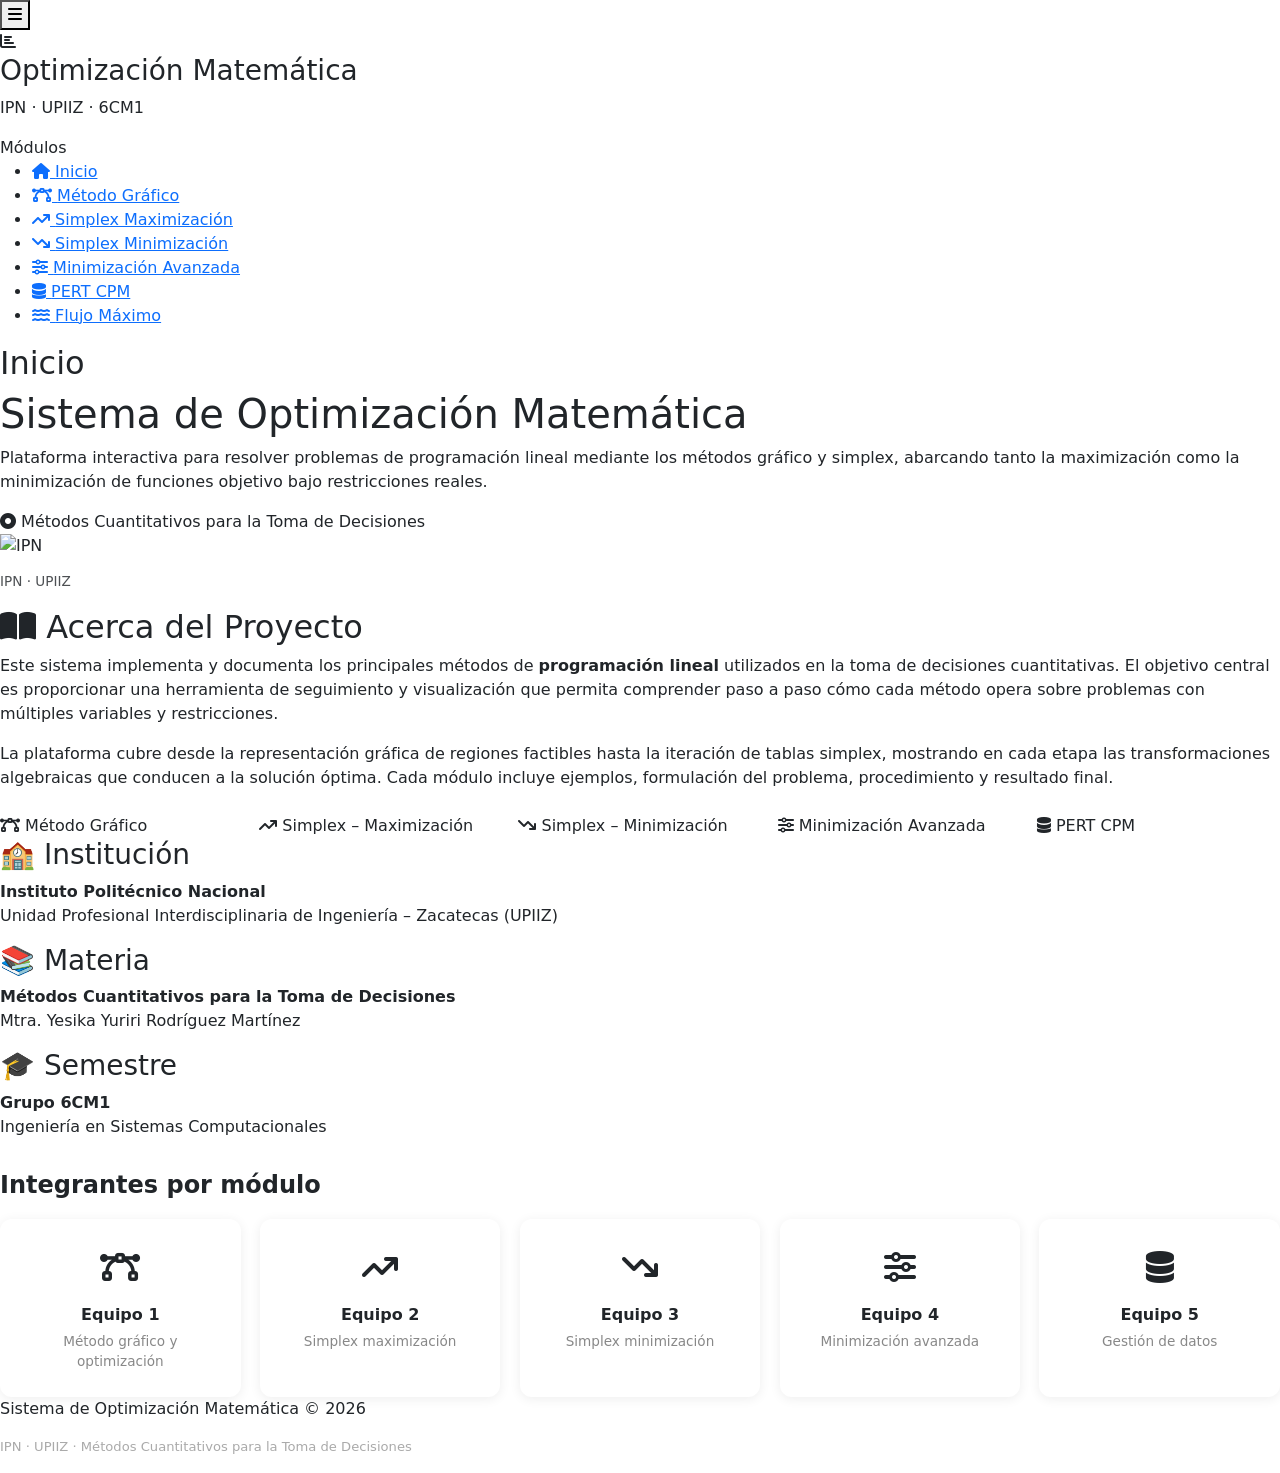
==== commit b5665962: "Renombra módulo equipo5: Gestión de Datos → PERT CPM Actualiza el nombre en la sidebar de todos los " ====
--- a/metodos-cuantitativos/src/main/resources/static/index.html
+++ b/metodos-cuantitativos/src/main/resources/static/index.html
@@ -214,7 +214,7 @@
                         <i class="fas fa-sliders"></i> Minimización Avanzada
                     </div>
                     <div class="pill">
-                        <i class="fas fa-database"></i> Gestión de Datos
+                        <i class="fas fa-database"></i> PERT CPM
                     </div>
                 </div>
             </div>
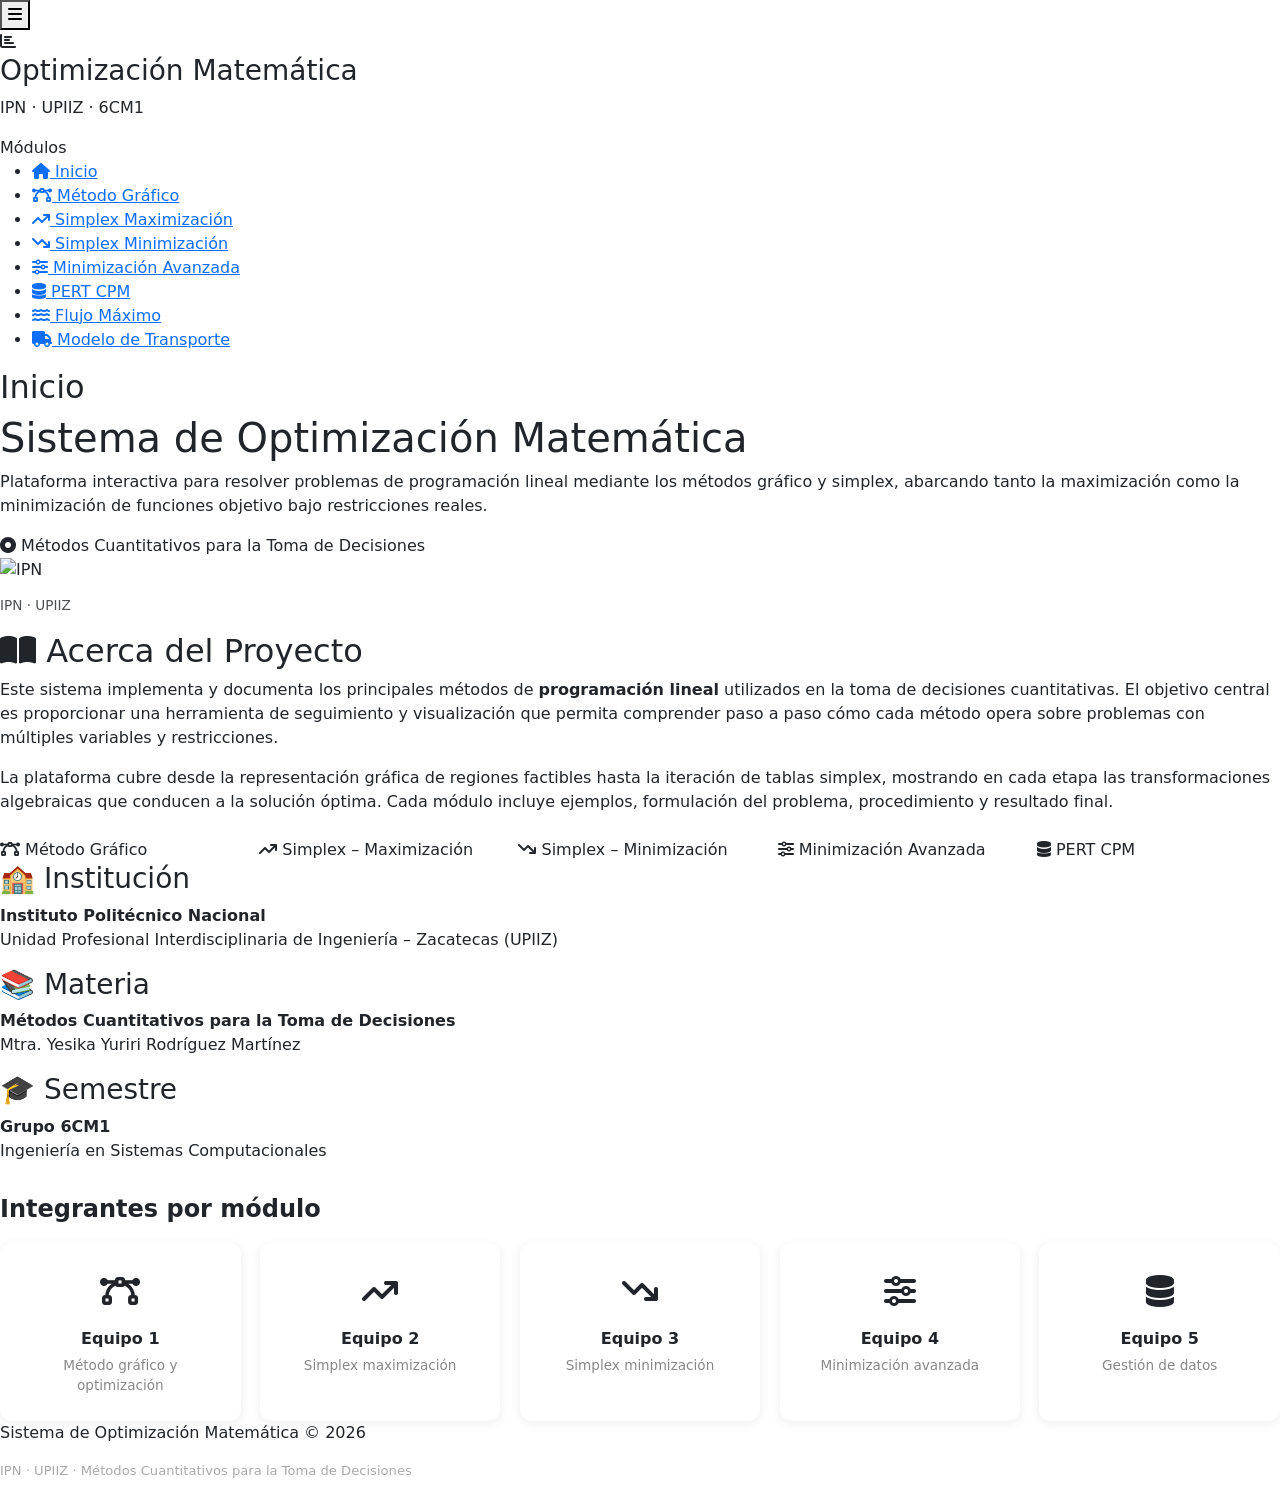
==== commit 0a27b870: "Agrega Equipo 7 - Modelo de Transporte - Controller equipo7/ModeloTransporteController.java (/equipo" ====
--- a/metodos-cuantitativos/src/main/resources/static/index.html
+++ b/metodos-cuantitativos/src/main/resources/static/index.html
@@ -139,12 +139,17 @@
                     </a>
                 </li>
                 <li>
-                    <a href="/equipo1/flujo-maximo.html">
+                    <a href="/equipo6">
                         <i class="fas fa-water"></i>
                         <span>Flujo Máximo</span>
                     </a>
                 </li>
-                
+                <li>
+                    <a href="/equipo7">
+                        <i class="fas fa-truck"></i>
+                        <span>Modelo de Transporte</span>
+                    </a>
+                </li>
             </ul>
         </nav>
     </aside>
